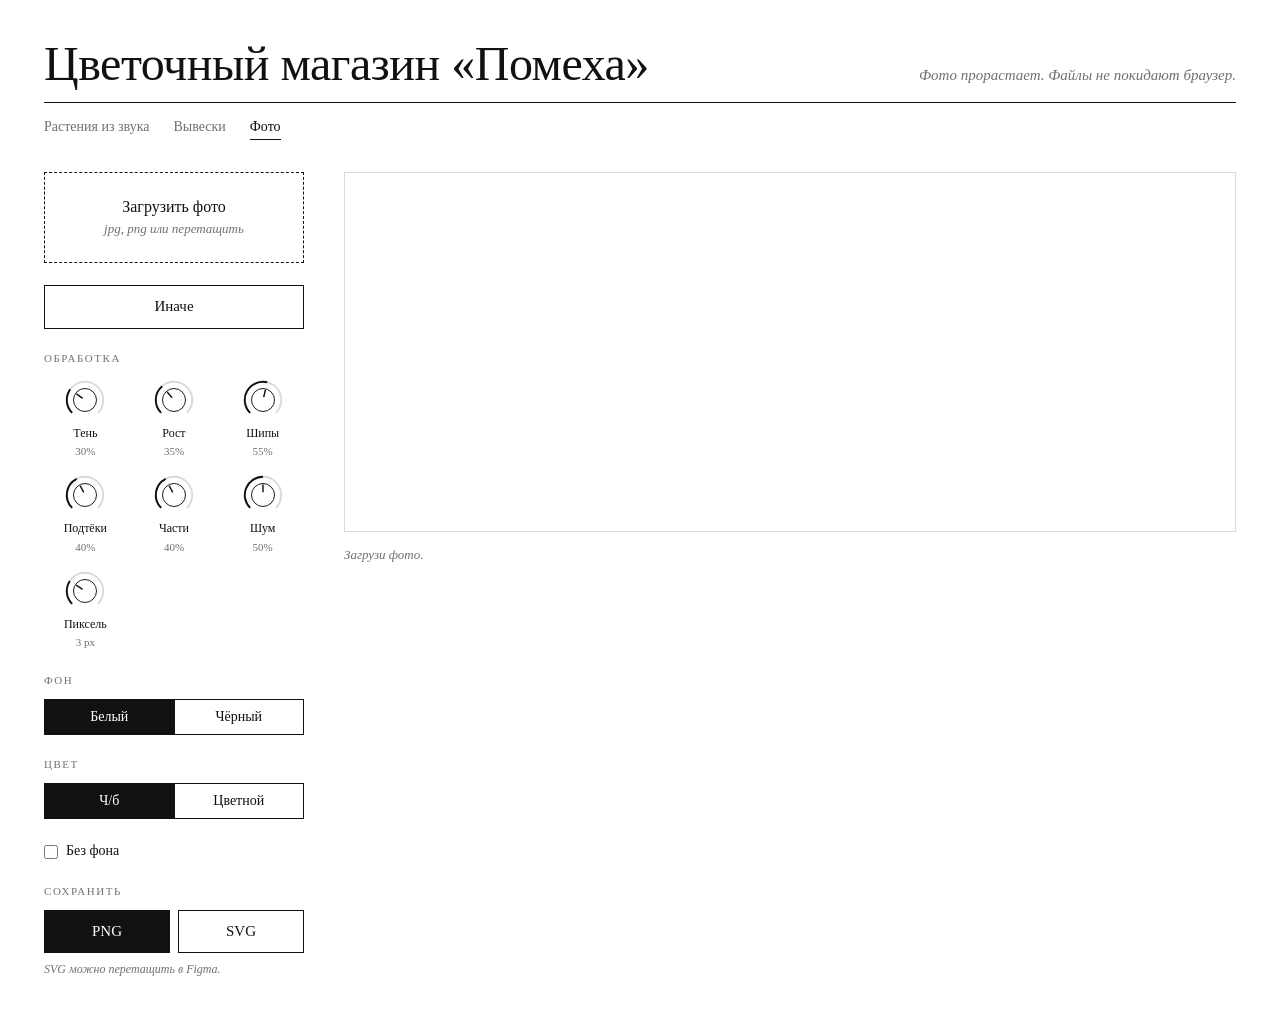
==== foto.html @ d2245de8 "Вкладки «Вывески» и «Фото», цветной болотный режим - Вывески: текст прорастает био-органикой (рога, " ====
<!DOCTYPE html>
<html lang="ru">
<head>
<meta charset="utf-8">
<meta name="viewport" content="width=device-width, initial-scale=1, viewport-fit=cover">
<title>Фото · Цветочный магазин «Помеха»</title>
<link rel="stylesheet" href="style.css">
</head>
<body>
<div class="wrap">
  <header>
    <h1>Цветочный магазин «Помеха»</h1>
    <p>Фото прорастает. Файлы не покидают браузер.</p>
  </header>
  <nav class="tabs">
    <a href="index.html">Растения из звука</a>
    <a href="nadpis.html">Вывески</a>
    <a href="foto.html" aria-current="page">Фото</a>
  </nav>

  <div class="layout">
    <aside class="panel">
      <label class="drop" id="drop">
        <input type="file" id="file" accept="image/*">
        <strong>Загрузить фото</strong>
        <span>jpg, png или перетащить</span>
      </label>

      <button class="btn" id="again">Иначе</button>

      <div class="group">
        <h2>Обработка</h2>
        <div class="knobs" id="knobs"></div>
      </div>

      <div class="group">
        <h2>Фон</h2>
        <div class="seg" id="palettes"></div>
      </div>

      <div class="group">
        <h2>Цвет</h2>
        <div class="seg" id="colorMode">
          <button data-v="mono" aria-pressed="true">Ч/б</button>
          <button data-v="color" aria-pressed="false">Цветной</button>
        </div>
        <button class="link" id="reshuffle" hidden>Другие цвета</button>
      </div>

      <div class="checks">
        <label class="check"><input type="checkbox" id="transparent"> Без фона</label>
      </div>

      <div class="group">
        <h2>Сохранить</h2>
        <div class="actions row">
          <button class="btn primary" id="savePng">PNG</button>
          <button class="btn" id="saveSvg">SVG</button>
        </div>
        <p class="hint">SVG можно перетащить в Figma.</p>
      </div>
    </aside>

    <main class="stage">
      <div class="frame empty" id="frame"><canvas id="cv" role="img" aria-label="Обработанное фото"></canvas></div>
      <p class="note" id="note" aria-live="polite"></p>
    </main>
  </div>
</div>

<script src="foto.js"></script>
</body>
</html>
---- style.css ----
:root{
  --bg:#FFFFFF; --ink:#111111; --muted:#707070; --line:#DADADA;
  color-scheme:light;
  box-sizing:border-box;
  padding-top:env(safe-area-inset-top,0px);
  padding-bottom:env(safe-area-inset-bottom,0px);
}
*,*::before,*::after{box-sizing:inherit}
body{margin:0;background:var(--bg);color:var(--ink);font-family:Georgia,"Times New Roman",serif;font-size:15px;line-height:1.45}
.wrap{max-width:1240px;margin:0 auto;padding:40px 24px 56px}
@media (max-width:600px){.wrap{padding:24px 16px 40px}}

header{display:flex;flex-wrap:wrap;align-items:baseline;justify-content:space-between;gap:6px 24px;border-bottom:1px solid var(--ink);padding-bottom:14px;margin-bottom:36px}
h1{font-weight:normal;font-size:clamp(30px,4.4vw,48px);line-height:1;margin:0;letter-spacing:-.01em}
header p{margin:0;color:var(--muted);font-style:italic}

.layout{display:grid;grid-template-columns:260px 1fr;gap:40px;align-items:start}
@media (max-width:820px){.layout{grid-template-columns:1fr;gap:28px}}
.panel{display:flex;flex-direction:column;gap:22px}
.group h2,.shelf h2{font-size:11px;font-weight:normal;letter-spacing:.14em;text-transform:uppercase;color:var(--muted);margin:0 0 10px}

.drop{display:block;border:1px dashed var(--ink);padding:22px 14px;text-align:center;cursor:pointer;transition:background .15s}
.drop:hover,.drop.over{background:color-mix(in srgb,var(--ink) 6%,transparent)}
.drop strong{display:block;font-weight:normal;font-size:16px}
.drop span{color:var(--muted);font-size:13px;font-style:italic}
.drop input{position:absolute;width:1px;height:1px;opacity:0;pointer-events:none}
.drop:focus-within{outline:1px solid var(--ink);outline-offset:3px}

.seg{display:flex}
.seg button{flex:1 1 0;font:inherit;font-size:14px;padding:7px 10px;border:1px solid var(--ink);border-radius:0;margin-left:-1px;background:transparent;color:var(--ink);cursor:pointer}
.seg button:first-child{margin-left:0}
.seg button[aria-pressed="true"]{background:var(--ink);color:var(--bg)}
.seg button:disabled{opacity:.4;cursor:default}

.checks{display:flex;flex-wrap:wrap;gap:8px 20px}
.check{display:flex;align-items:center;gap:8px;cursor:pointer;font-size:14px}
.check input{accent-color:var(--ink);width:14px;height:14px;margin:0}

.actions{display:flex;flex-direction:column;gap:8px}
.actions.row{flex-direction:row}
.actions.row .btn{flex:1 1 0}
.btn{font:inherit;font-size:15px;padding:10px 14px;border:1px solid var(--ink);border-radius:0;background:transparent;color:var(--ink);cursor:pointer;display:flex;align-items:center;justify-content:center;gap:8px}
.btn:hover{background:color-mix(in srgb,var(--ink) 6%,transparent)}
.btn.primary{background:var(--ink);color:var(--bg)}
.btn:disabled{opacity:.4;cursor:default}
.btn.rec::before{content:"";width:8px;height:8px;border-radius:50%;background:var(--ink);animation:blink 1s ease-in-out infinite}
@keyframes blink{50%{opacity:.2}}
button:focus-visible{outline:1px solid var(--ink);outline-offset:3px}

.stage{display:flex;flex-direction:column;gap:14px;min-width:0}
.frame{border:1px solid var(--line);display:flex;justify-content:center;align-items:center}
.frame.checker{background-image:conic-gradient(#d6d6d6 25%,#f4f4f4 0 50%,#d6d6d6 0 75%,#f4f4f4 0);background-size:22px 22px}
.frame canvas{display:block;max-width:100%;max-height:78vh;width:auto;height:auto}
.frame.singing canvas{animation:sway 3.4s ease-in-out infinite;transform-origin:50% 85%}
@keyframes sway{0%,100%{transform:rotate(-.5deg)}50%{transform:rotate(.5deg)}}
.note{font-size:13px;font-style:italic;color:var(--muted);margin:0;min-height:1.45em}
.note.err{color:var(--ink);font-style:normal}

.passport{border-top:1px solid var(--ink);padding-top:14px}
.passport .latin{font-style:italic;font-size:clamp(24px,3vw,32px);line-height:1.1;margin:0}
.passport .meta{color:var(--muted);font-size:13px;margin:4px 0 14px}
.stats{display:grid;grid-template-columns:max-content 1fr;gap:4px 20px;font-size:13px;margin:0}
.stats dt{color:var(--muted)}
.stats dd{margin:0;font-variant-numeric:tabular-nums;overflow-wrap:anywhere}

.shelf{margin-top:48px;border-top:1px solid var(--ink);padding-top:14px}
.shelf-grid{display:grid;grid-template-columns:repeat(auto-fill,minmax(130px,1fr));gap:16px}
.card{font:inherit;color:var(--ink);background:transparent;border:0;padding:0;cursor:pointer;text-align:left;display:flex;flex-direction:column;gap:4px}
.card img{width:100%;aspect-ratio:1;object-fit:cover;display:block;border:1px solid var(--line)}
.card[aria-current="true"] img{border-color:var(--ink)}
.card span{font-style:italic;font-size:14px;line-height:1.2}
.card small{color:var(--muted);font-size:11px}

.knobs{display:grid;grid-template-columns:repeat(3,1fr);gap:12px 6px}
.knob{display:flex;flex-direction:column;align-items:center;gap:2px;min-width:0}
.knob-dial{width:46px;height:46px;border-radius:50%;cursor:ns-resize;touch-action:none;outline:none}
.knob-dial:focus-visible{outline:1px solid var(--ink);outline-offset:3px}
.knob svg{width:100%;height:100%;display:block}
.knob .k-track{fill:none;stroke:var(--line);stroke-width:2}
.knob .k-val{fill:none;stroke:var(--ink);stroke-width:2}
.knob .k-cap{fill:var(--bg);stroke:var(--ink);stroke-width:1}
.knob .k-ptr{stroke:var(--ink);stroke-width:1.5}
.knob-label{font-size:12px;text-align:center}
.knob-value{font-size:11px;color:var(--muted);font-variant-numeric:tabular-nums;text-align:center;white-space:nowrap}
.knob-row{display:flex;align-items:center;justify-content:space-between;gap:8px;margin-top:12px}
.link{font:inherit;font-size:13px;background:none;border:0;padding:4px 0;color:var(--muted);cursor:pointer;text-decoration:underline;text-underline-offset:3px}

.tabs{display:flex;gap:24px;margin:-22px 0 32px;font-size:14px}
.tabs a{color:var(--muted);text-decoration:none;padding-bottom:2px;border-bottom:1px solid transparent}
.tabs a:hover{color:var(--ink)}
.tabs a[aria-current="page"]{color:var(--ink);border-bottom-color:var(--ink)}
.field{display:flex;flex-direction:column;gap:8px}
.field span{font-size:11px;letter-spacing:.14em;text-transform:uppercase;color:var(--muted)}
.field input{font:inherit;font-size:20px;padding:8px 10px;border:1px solid var(--ink);border-radius:0;background:transparent;color:var(--ink);width:100%}
.field input:focus{outline:1px solid var(--ink);outline-offset:2px}
.frame.empty{min-height:360px}
.frame.empty canvas{display:none}
.hint{font-size:12px;font-style:italic;color:var(--muted);margin:8px 0 0}

@media (prefers-reduced-motion:reduce){*{transition:none!important;animation:none!important}}
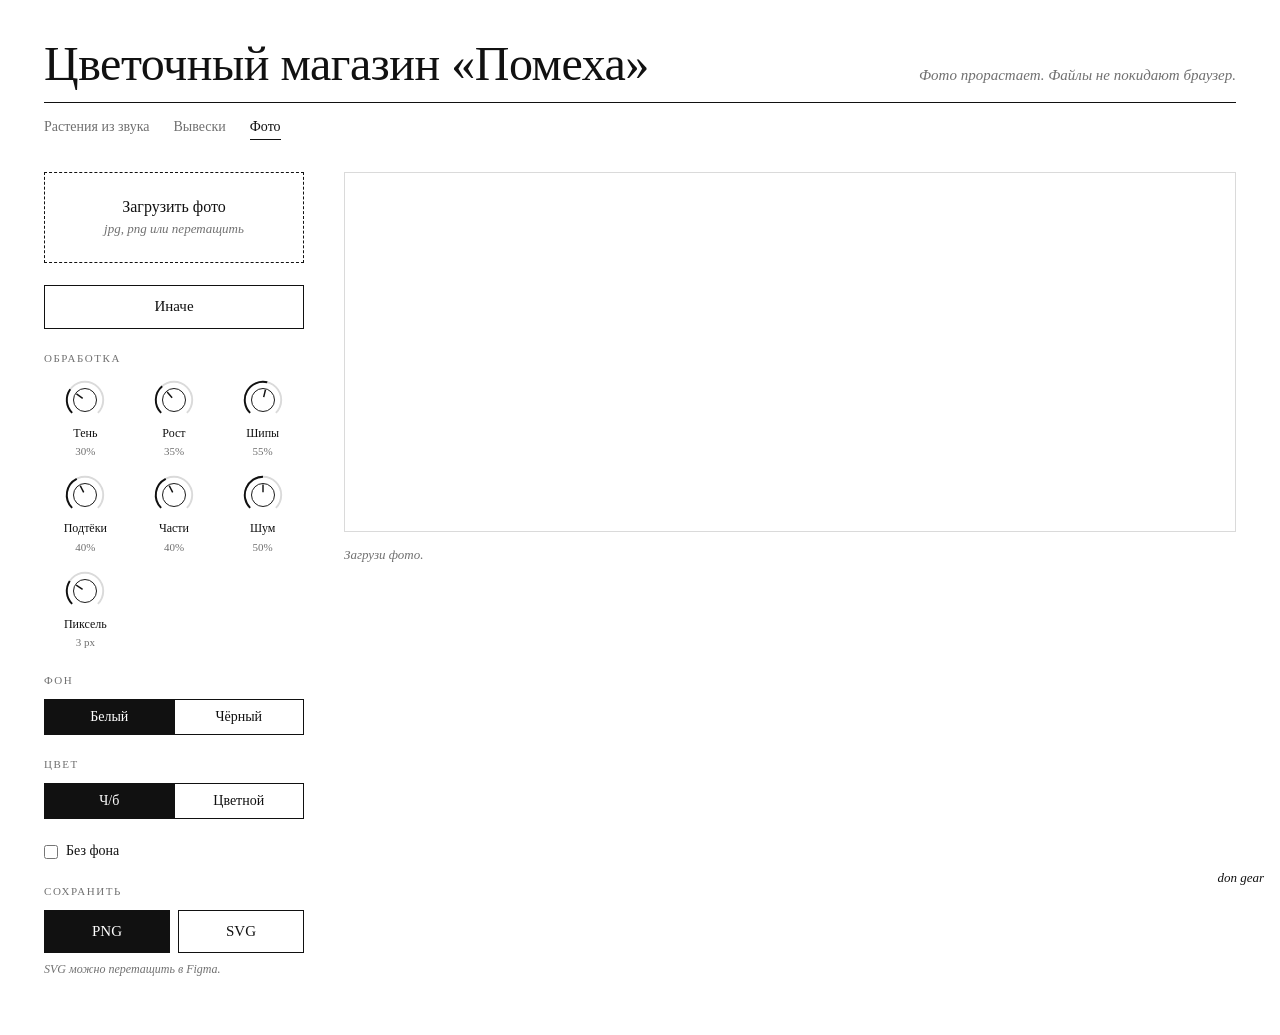
==== commit 497b66d4: "Подпись don gear в правом нижнем углу Co-Authored-By: Claude Opus 5.5 <noreply@anthropic.com>" ====
--- a/foto.html
+++ b/foto.html
@@ -69,5 +69,6 @@
 </div>
 
 <script src="foto.js"></script>
+<div class="sign">don gear</div>
 </body>
 </html>
--- a/style.css
+++ b/style.css
@@ -98,3 +98,5 @@
 .hint{font-size:12px;font-style:italic;color:var(--muted);margin:8px 0 0}
 
 @media (prefers-reduced-motion:reduce){*{transition:none!important;animation:none!important}}
+
+.sign{position:fixed;right:16px;bottom:12px;font-size:13px;font-style:italic;color:var(--ink);pointer-events:none;z-index:10}
